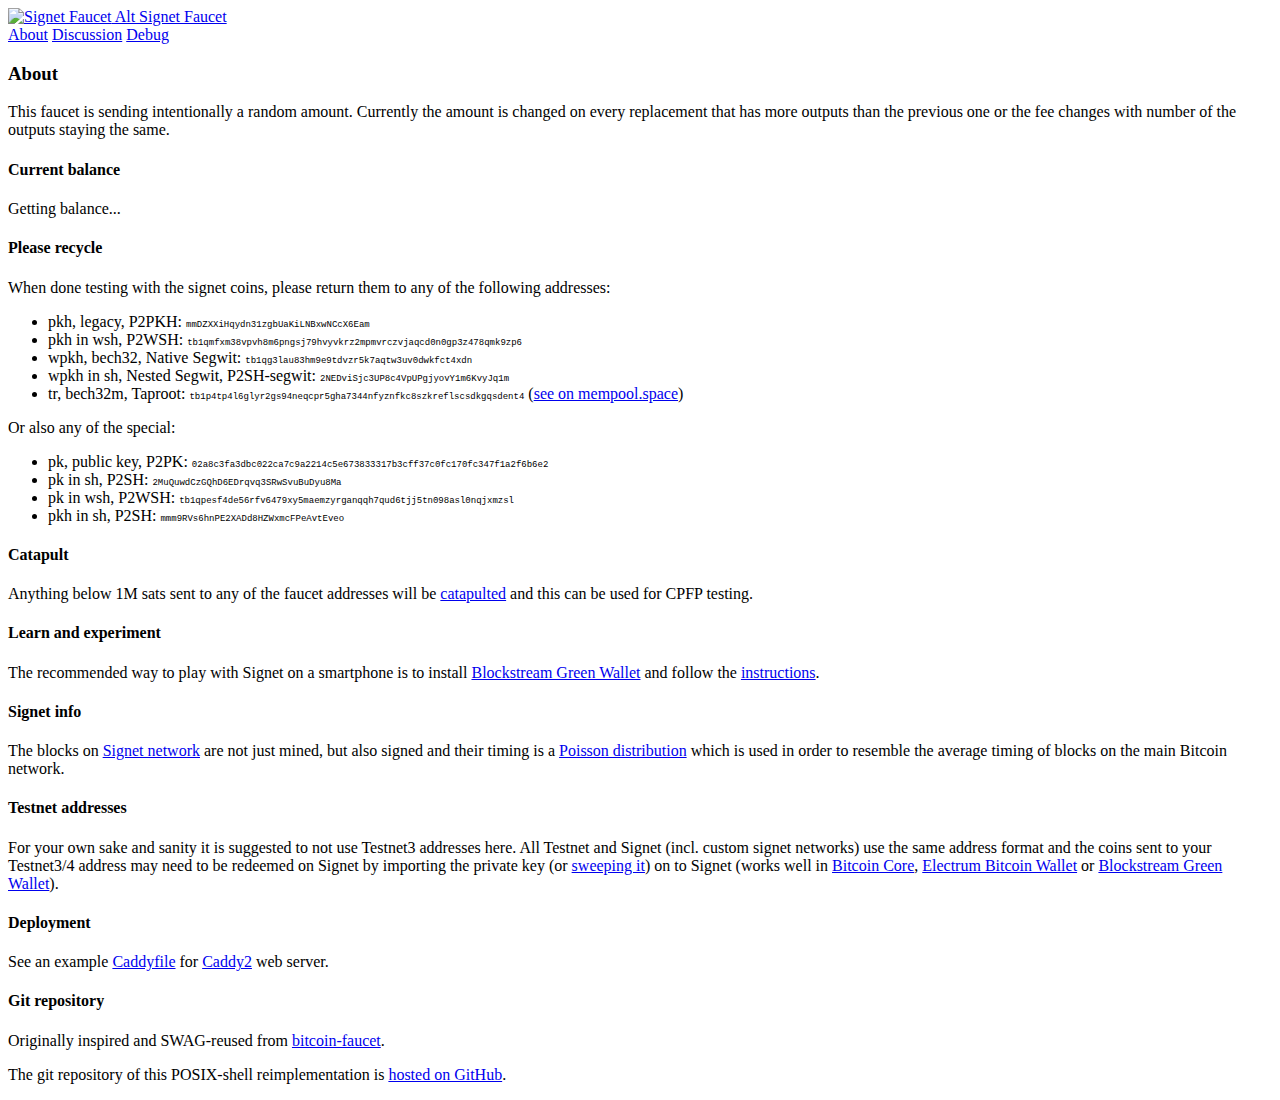
==== about.html @ 175dd2c2 "about: Add special addresses" ====
<!DOCTYPE html>
<html>
<head>
    <meta charset="utf-8">
    <meta http-equiv="X-UA-Compatible" content="IE=edge">
    <meta name="viewport" content="width=device-width, initial-scale=1">
    <link rel="icon" type="image/png" href="/favicon-16x16.png" sizes="16x16">
    <link rel="icon" type="image/png" href="/favicon-32x32.png" sizes="32x32">
    <link rel="icon" type="image/png" href="/favicon-96x96.png" sizes="96x96">
    <title>About Alt Signet Faucet</title>
    <link rel="stylesheet" href="/css/bulma.min.css">
    <style>
	.word-wrap {
		word-wrap: break-word;
		word-break: break-all;
	}
// from https://github.com/jgthms/bulma/issues/3668
html {
    scroll-padding-top: 75px;
}
section {
    h1, h2, h3, h4, h5, h6 {
        scroll-margin-top: 75px;
    }
}
    </style>
</head>

<body>
    <nav id="myNav" class="navbar is-fixed-top has-background-dark">
        <div class="container">
            <div class="navbar-brand">
                <a class="navbar-item has-text-white" href="/">
                    <img src="/images/logo-signet.svg" alt="Signet Faucet" width="57" height="40">
                    Alt Signet Faucet
                </a>
    <a role="button" class="navbar-burger burger" aria-label="menu" aria-expanded="false" data-target="signetNav">
      <span aria-hidden="true"></span>
      <span aria-hidden="true"></span>
      <span aria-hidden="true"></span>
    </a>
            </div>
            <div class="navbar-menu has-background-dark" id="signetNav">
              <div class="navbar-start">
                <a class="navbar-item has-text-white" href="about.html">About</a>
                <a class="navbar-item has-text-white" href="https://github.com/jsarenik/bitcoin-faucet-shell/discussions">Discussion</a>
                <a class="navbar-item has-text-white" href="sffrest.txt">Debug</a>
              </div>
            </div>
        </div>
    </nav>
    
    <div class="content">
        <!-- body-->
        <section class="section">
            <div class="container">
                <div class="columns is-centered">
                    <div class="column is-6-desktop  is-8-tablet">
<div class="box">
<h3>About</h3>
<p>This faucet is sending intentionally a random amount. Currently the amount is changed on every replacement that has more outputs than the previous one or the fee changes with number of the outputs staying the same.</p>
<!-- <p>Since using <a href="https://bitcoinops.org/en/topics/version-3-transaction-relay/">v3 transactions (TRUC)</a> the received coins can not be spent until they are confirmed in a block.</p> -->
<h4>Current balance</h4>
<div id="faucet_err" class="notification is-success">Getting balance...</div>

<h4 id="recycle">Please recycle</h4>
<p>When done testing with the signet coins, please return them to any of the following addresses:</p>

<ul>
<li>pkh, legacy, P2PKH: <span style="font-size: xx-small;" class="word-wrap"><code>mmDZXXiHqydn31zgbUaKiLNBxwNCcX6Eam</code></span></li>
<li>pkh in wsh, P2WSH: <span style="font-size: xx-small;" class="word-wrap"><code>tb1qmfxm38vpvh8m6pngsj79hvyvkrz2mpmvrczvjaqcd0n0gp3z478qmk9zp6</code></span></li>
<li>wpkh, bech32, Native Segwit: <span style="font-size: xx-small;" class="word-wrap"><code>tb1qg3lau83hm9e9tdvzr5k7aqtw3uv0dwkfct4xdn</code></span></li>
<li>wpkh in sh, Nested Segwit, P2SH-segwit: <span style="font-size: xx-small;" class="word-wrap"><code>2NEDviSjc3UP8c4VpUPgjyovY1m6KvyJq1m</code></span></li>
<li>tr, bech32m, Taproot: <span style="font-size: xx-small;" class="word-wrap"><code>tb1p4tp4l6glyr2gs94neqcpr5gha7344nfyznfkc8szkreflscsdkgqsdent4</code></span> (<a href="https://mempool.space/signet/address/tb1p4tp4l6glyr2gs94neqcpr5gha7344nfyznfkc8szkreflscsdkgqsdent4" target="_blank">see&nbsp;on&nbsp;mempool.space</a>)</li>
</ul>

<p>Or also any of the special:</p>

<ul>
<li>pk, public key, P2PK: <span style="font-size: xx-small;" class="word-wrap"><code>02a8c3fa3dbc022ca7c9a2214c5e673833317b3cff37c0fc170fc347f1a2f6b6e2</code></span></li>
<li>pk in sh, P2SH: <span style="font-size: xx-small;" class="word-wrap"><code>2MuQuwdCzGQhD6EDrqvq3SRwSvuBuDyu8Ma</code></span></li>
<li>pk in wsh, P2WSH: <span style="font-size: xx-small;" class="word-wrap"><code>tb1qpesf4de56rfv6479xy5maemzyrganqqh7qud6tjj5tn098asl0nqjxmzsl</code></span></li>
<li>pkh in sh, P2SH: <span style="font-size: xx-small;" class="word-wrap"><code>mmm9RVs6hnPE2XADd8HZWxmcFPeAvtEveo</code></span></li>
</ul>

<h4>Catapult</h4>
<p>Anything below 1M sats sent to any of the faucet addresses will be <a href="https://mempool.space/signet/tx/0a583d63b1d0630991e37894345d5f5ca11f96531c5b0c42ed81e06aa69f5a2f">catapulted</a> and this can be used for CPFP testing.</p>

<h4>Learn and experiment</h4>
<p>The recommended way to play with Signet on a&nbsp;smartphone is to install <a href="https://blockstream.com/green/">Blockstream Green Wallet</a> and follow the <a href="https://github.com/jsarenik/bitcoin-faucet-shell/discussions/10">instructions</a>.</p></p>

<h4>Signet info</h4>
<p>The blocks on <a href="https://en.bitcoin.it/wiki/Signet">Signet network</a>
are not just mined, but also signed and their timing
is a <a href="https://en.wikipedia.org/wiki/Poisson_distribution">Poisson distribution</a> which is used in order to resemble the average timing of blocks
on the main Bitcoin network.</p>

<h4>Testnet addresses</h4>
<p>For your own sake and sanity it is suggested to not use Testnet3 addresses here. All Testnet and Signet (incl. custom signet networks) use the same address format and the coins sent to your Testnet3/4 address may need to be redeemed on Signet by importing the private key (or <a href="https://bitcoinelectrum.com/sweeping-your-private-keys-into-electrum/">sweeping it</a>) on to Signet (works well in <!--, <a href="https://sw.bublina.eu.org">Signet Web Wallet</a>--><a href="https://bitcoincore.org/en/doc/0.21.0/rpc/wallet/importprivkey/">Bitcoin Core</a>, <a href="https://electrum.org">Electrum Bitcoin Wallet</a> or <a href="https://github.com/jsarenik/bitcoin-faucet-shell/discussions/10">Blockstream Green Wallet</a>).</p>
<h4>Deployment</h4>
<p>See an example <a href="Caddyfile.txt">Caddyfile</a> for
<a href="https://caddyserver.com/">Caddy2</a> web server.
<!--serving
also an efficient <a href="torrc.txt">Tor hidden service</a>.--></p>
<h4>Git repository</h4>
<p>Originally inspired and SWAG-reused from <a href="https://github.com/kallewoof/bitcoin-faucet">bitcoin-faucet</a>.</p>
<p>The git repository of this POSIX-shell reimplementation is <a href="https://github.com/jsarenik/bitcoin-faucet-shell">hosted on GitHub</a>.</p>
</div>
                    </div>
                </div>
            </div>
        </section>
    </div>
    <script src="/lib/jquery.min.js" async></script>
    <script async>
function readyFn( jQuery ) {
  if ( window.jQuery ){
    my();
    fillburger();
  } else {
    window.setTimeout("readyFn();",20);
  }
}
readyFn();
function faucet_err(msg, mclass="notification is-danger") {
    const div = document.getElementById('faucet_err');
    div.className = mclass;
    div.innerHTML = msg;
}
function my() {
    faucet_err("Getting balance...", "notification is-success");
    const url = `/balance.txt?${new Date().getTime()}`;
    $.ajax({
        url,
        type: 'GET',
        success: function(data) {
            faucet_err(data, "notification is-success");
        },
        error: function(err) {
            var msg = "";
            if (err.status) {
                msg += err.status + ": ";
            }
            if (err.responseJSON && err.responseJSON.message) {
                msg += err.responseJSON.message;
                return faucet_err("Error: " + msg);
            }
            if (err.responseText) {
                msg += err.responseText;
                return faucet_err("Error: " + msg);
            }
            faucet_err(msg + JSON.stringify(err));
        }
    });
}
function fillburger() {
  // Get all "navbar-burger" elements
  const $navbarBurgers = Array.prototype.slice.call(document.querySelectorAll('.navbar-burger'), 0);
  // Check if there are any navbar burgers
  if ($navbarBurgers.length > 0) {
    // Add a click event on each of them
    $navbarBurgers.forEach( el => {
      el.addEventListener('click', () => {
        // Get the target from the "data-target" attribute
        const target = el.dataset.target;
        const $target = document.getElementById(target);
        // Toggle the "is-active" class on both the "navbar-burger" and the "navbar-menu"
        el.classList.toggle('is-active');
        $target.classList.toggle('is-active');
      });
    });
  }
}
    </script>
</body>
</html>
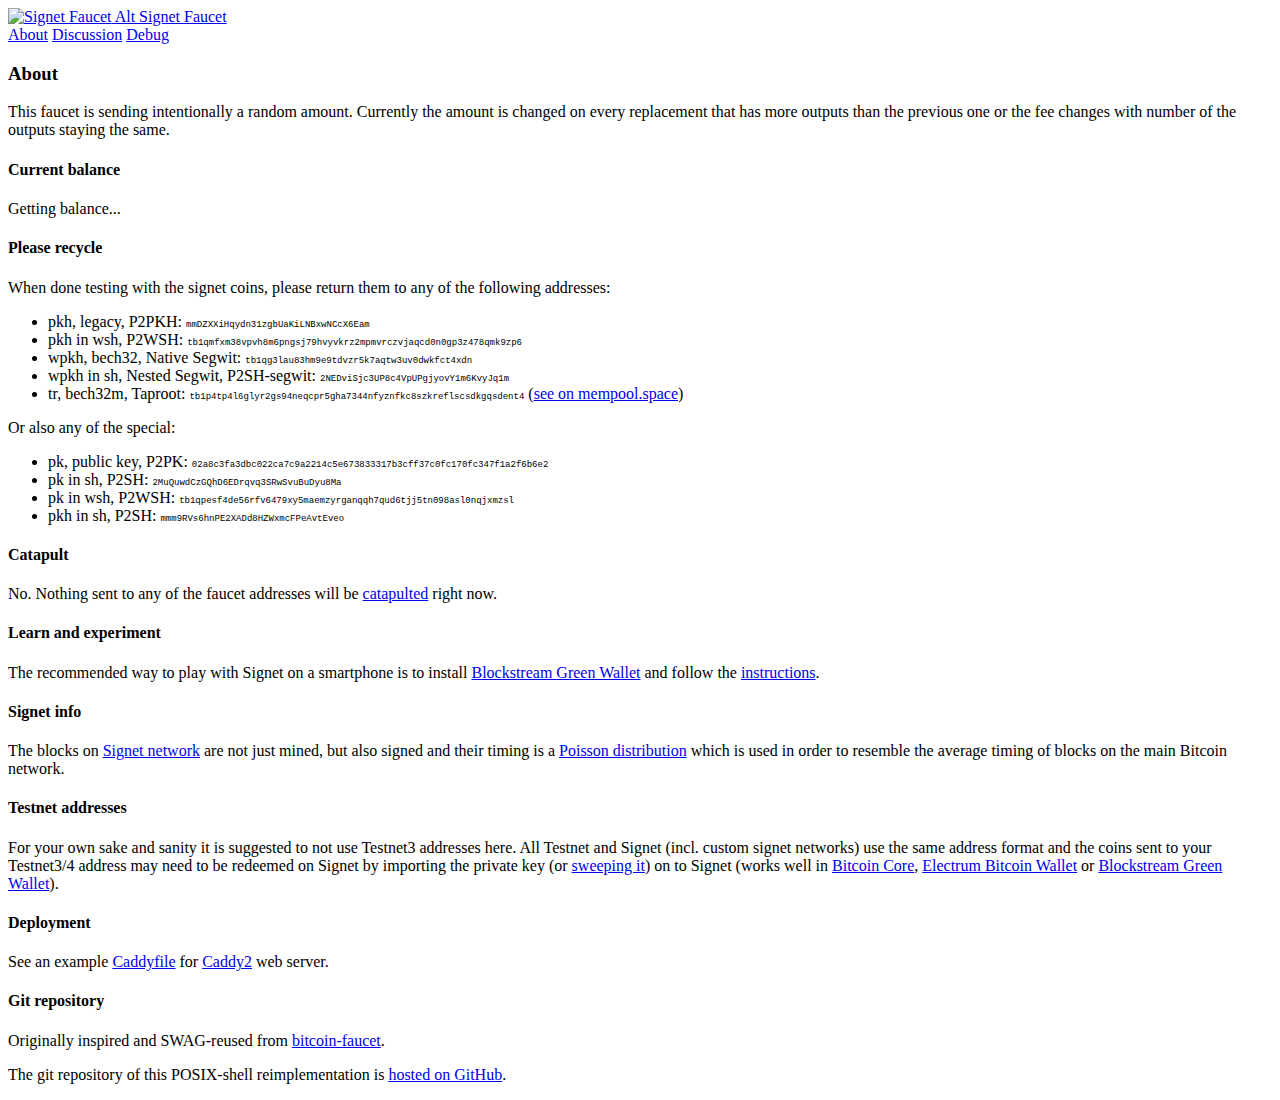
==== commit b1ce5294: "about, sff: Immediate catapult is disabled now" ====
--- a/about.html
+++ b/about.html
@@ -84,7 +84,7 @@
 </ul>
 
 <h4>Catapult</h4>
-<p>Anything below 1M sats sent to any of the faucet addresses will be <a href="https://mempool.space/signet/tx/0a583d63b1d0630991e37894345d5f5ca11f96531c5b0c42ed81e06aa69f5a2f">catapulted</a> and this can be used for CPFP testing.</p>
+<p>No. Nothing sent to any of the faucet addresses will be <a href="https://mempool.space/signet/tx/0a583d63b1d0630991e37894345d5f5ca11f96531c5b0c42ed81e06aa69f5a2f">catapulted</a> right now.</p>
 
 <h4>Learn and experiment</h4>
 <p>The recommended way to play with Signet on a&nbsp;smartphone is to install <a href="https://blockstream.com/green/">Blockstream Green Wallet</a> and follow the <a href="https://github.com/jsarenik/bitcoin-faucet-shell/discussions/10">instructions</a>.</p></p>
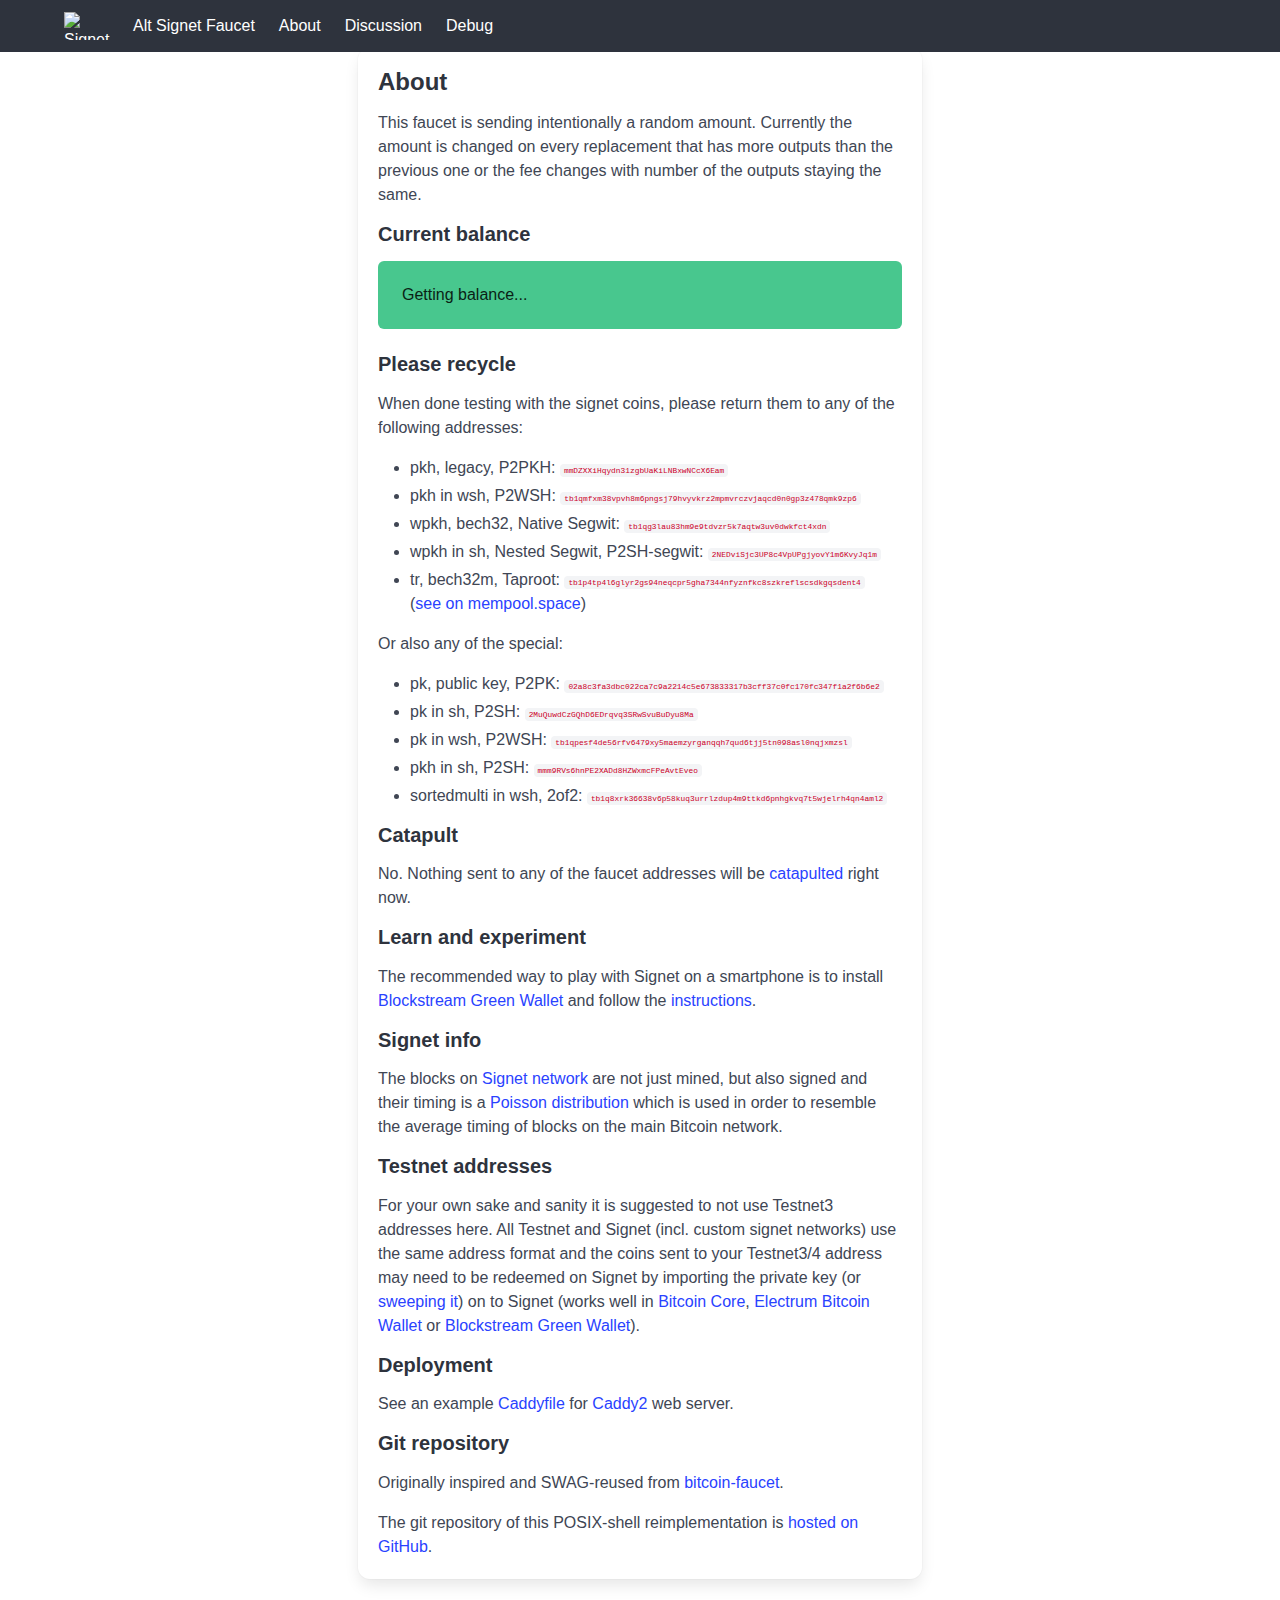
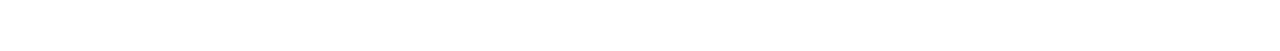
==== commit ceb3800b: "sff: add 2of2 into examples" ====
--- a/about.html
+++ b/about.html
@@ -81,6 +81,7 @@
 <li>pk in sh, P2SH: <span style="font-size: xx-small;" class="word-wrap"><code>2MuQuwdCzGQhD6EDrqvq3SRwSvuBuDyu8Ma</code></span></li>
 <li>pk in wsh, P2WSH: <span style="font-size: xx-small;" class="word-wrap"><code>tb1qpesf4de56rfv6479xy5maemzyrganqqh7qud6tjj5tn098asl0nqjxmzsl</code></span></li>
 <li>pkh in sh, P2SH: <span style="font-size: xx-small;" class="word-wrap"><code>mmm9RVs6hnPE2XADd8HZWxmcFPeAvtEveo</code></span></li>
+<li>sortedmulti in wsh, 2of2: <span style="font-size: xx-small;" class="word-wrap"><code>tb1q8xrk36638v6p58kuq3urrlzdup4m9ttkd6pnhgkvq7t5wjelrh4qn4aml2</code></span></li>
 </ul>
 
 <h4>Catapult</h4>
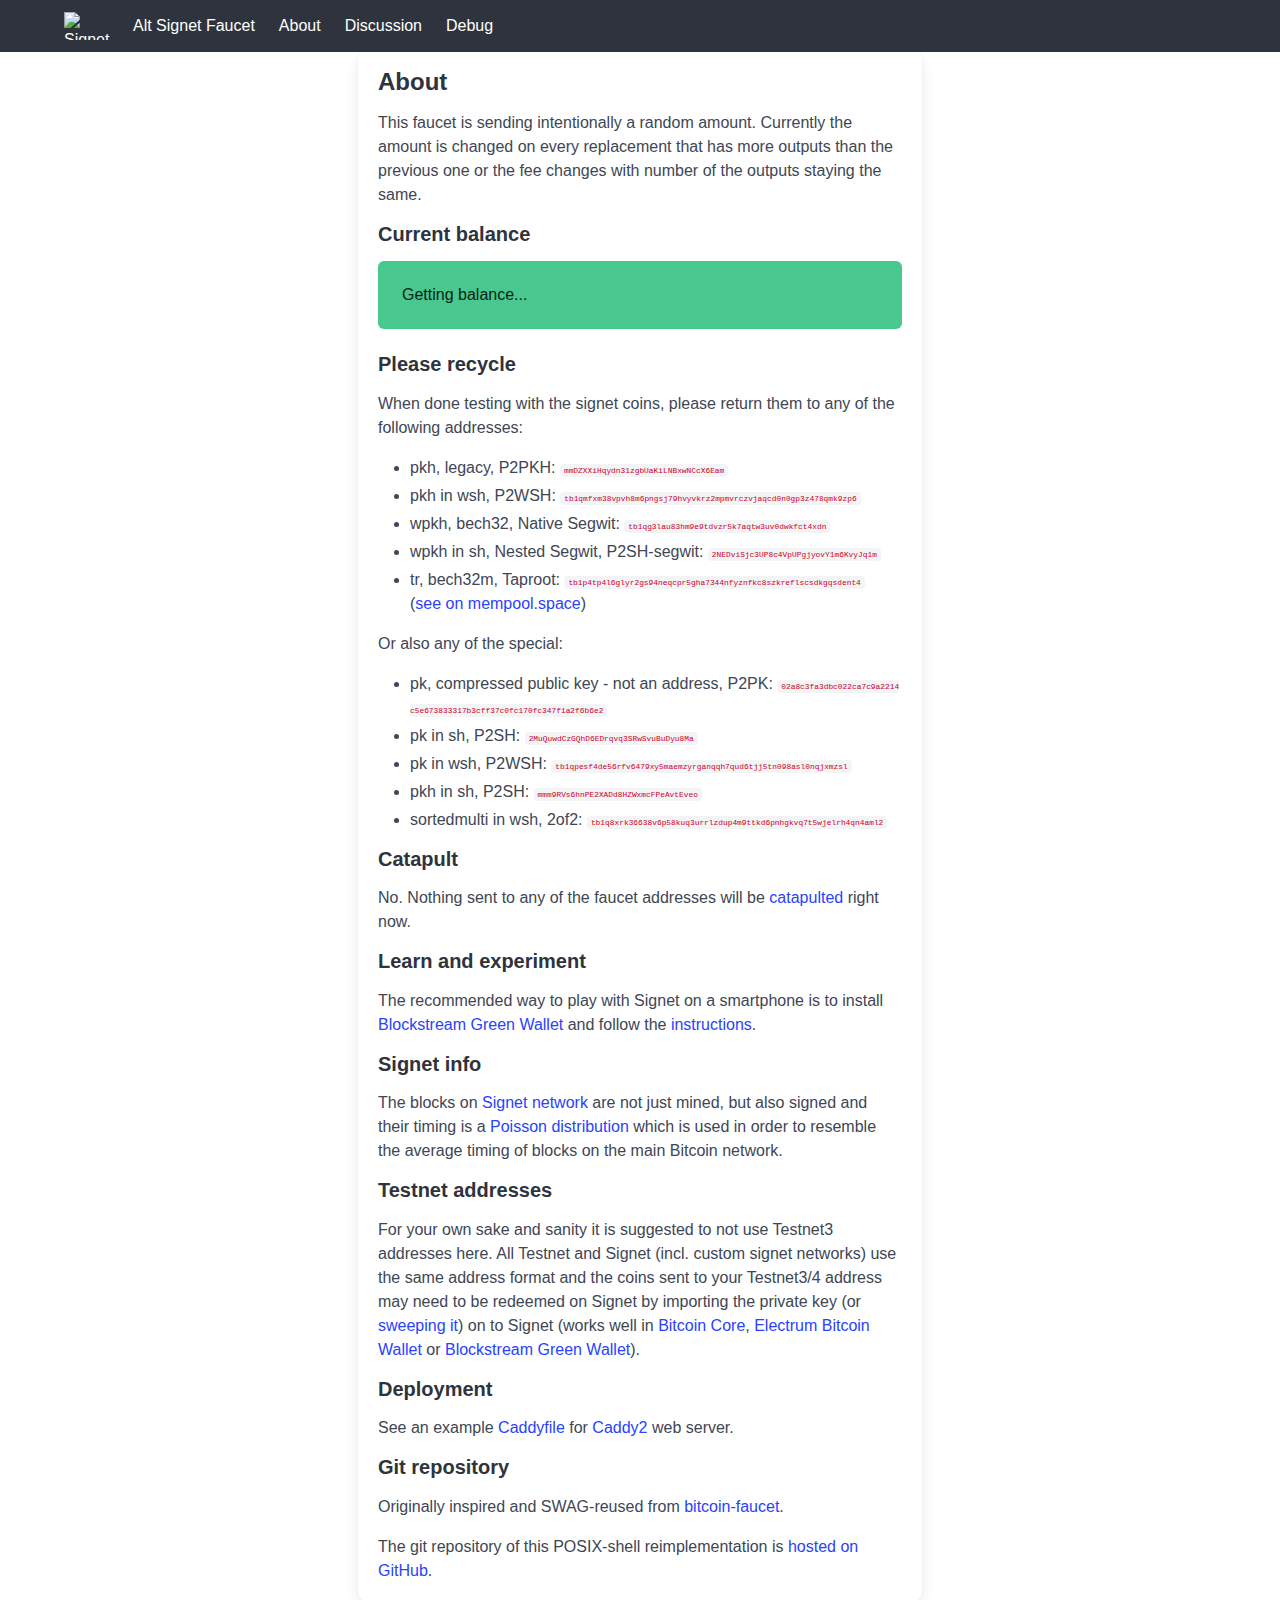
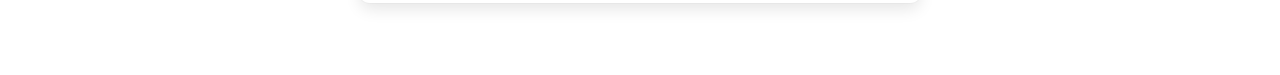
==== commit 94186e3a: "about: add "uncompressed" to pk" ====
--- a/about.html
+++ b/about.html
@@ -77,7 +77,7 @@
 <p>Or also any of the special:</p>
 
 <ul>
-<li>pk, public key, P2PK: <span style="font-size: xx-small;" class="word-wrap"><code>02a8c3fa3dbc022ca7c9a2214c5e673833317b3cff37c0fc170fc347f1a2f6b6e2</code></span></li>
+<li>pk, compressed public key - not an address, P2PK: <span style="font-size: xx-small;" class="word-wrap"><code>02a8c3fa3dbc022ca7c9a2214c5e673833317b3cff37c0fc170fc347f1a2f6b6e2</code></span></li>
 <li>pk in sh, P2SH: <span style="font-size: xx-small;" class="word-wrap"><code>2MuQuwdCzGQhD6EDrqvq3SRwSvuBuDyu8Ma</code></span></li>
 <li>pk in wsh, P2WSH: <span style="font-size: xx-small;" class="word-wrap"><code>tb1qpesf4de56rfv6479xy5maemzyrganqqh7qud6tjj5tn098asl0nqjxmzsl</code></span></li>
 <li>pkh in sh, P2SH: <span style="font-size: xx-small;" class="word-wrap"><code>mmm9RVs6hnPE2XADd8HZWxmcFPeAvtEveo</code></span></li>
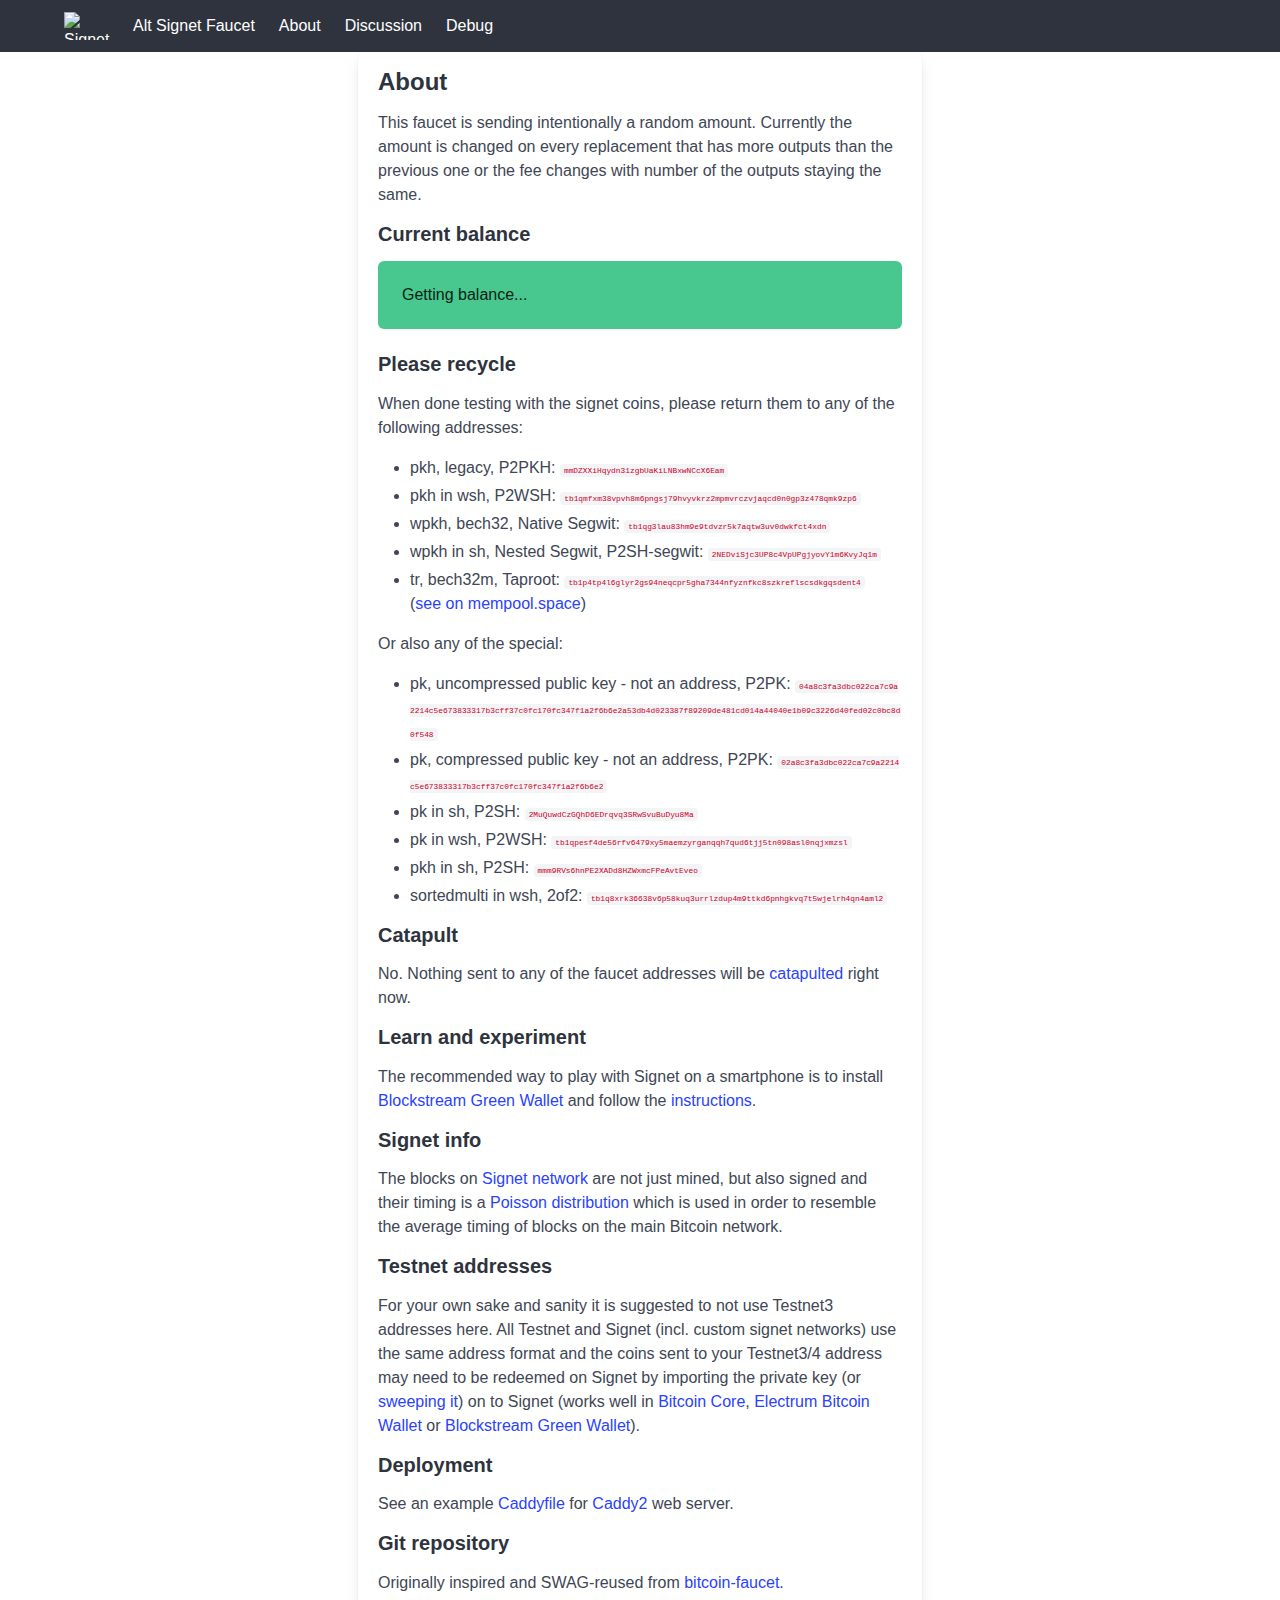
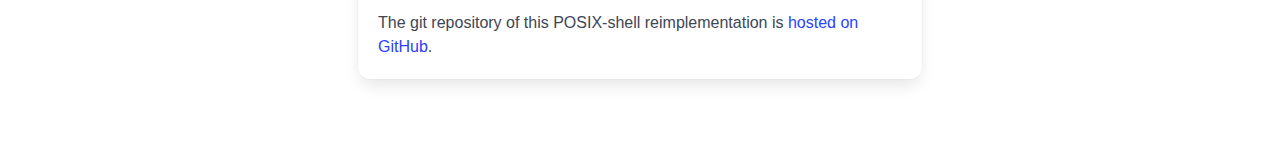
==== commit 3e6e4840: "Uncompressed public keys supported now" ====
--- a/about.html
+++ b/about.html
@@ -77,6 +77,7 @@
 <p>Or also any of the special:</p>
 
 <ul>
+<li>pk, uncompressed public key - not an address, P2PK: <span style="font-size: xx-small;" class="word-wrap"><code>04a8c3fa3dbc022ca7c9a2214c5e673833317b3cff37c0fc170fc347f1a2f6b6e2a53db4d023387f89209de481cd014a44040e1b09c3226d40fed02c0bc8d0f548</code></span></li>
 <li>pk, compressed public key - not an address, P2PK: <span style="font-size: xx-small;" class="word-wrap"><code>02a8c3fa3dbc022ca7c9a2214c5e673833317b3cff37c0fc170fc347f1a2f6b6e2</code></span></li>
 <li>pk in sh, P2SH: <span style="font-size: xx-small;" class="word-wrap"><code>2MuQuwdCzGQhD6EDrqvq3SRwSvuBuDyu8Ma</code></span></li>
 <li>pk in wsh, P2WSH: <span style="font-size: xx-small;" class="word-wrap"><code>tb1qpesf4de56rfv6479xy5maemzyrganqqh7qud6tjj5tn098asl0nqjxmzsl</code></span></li>
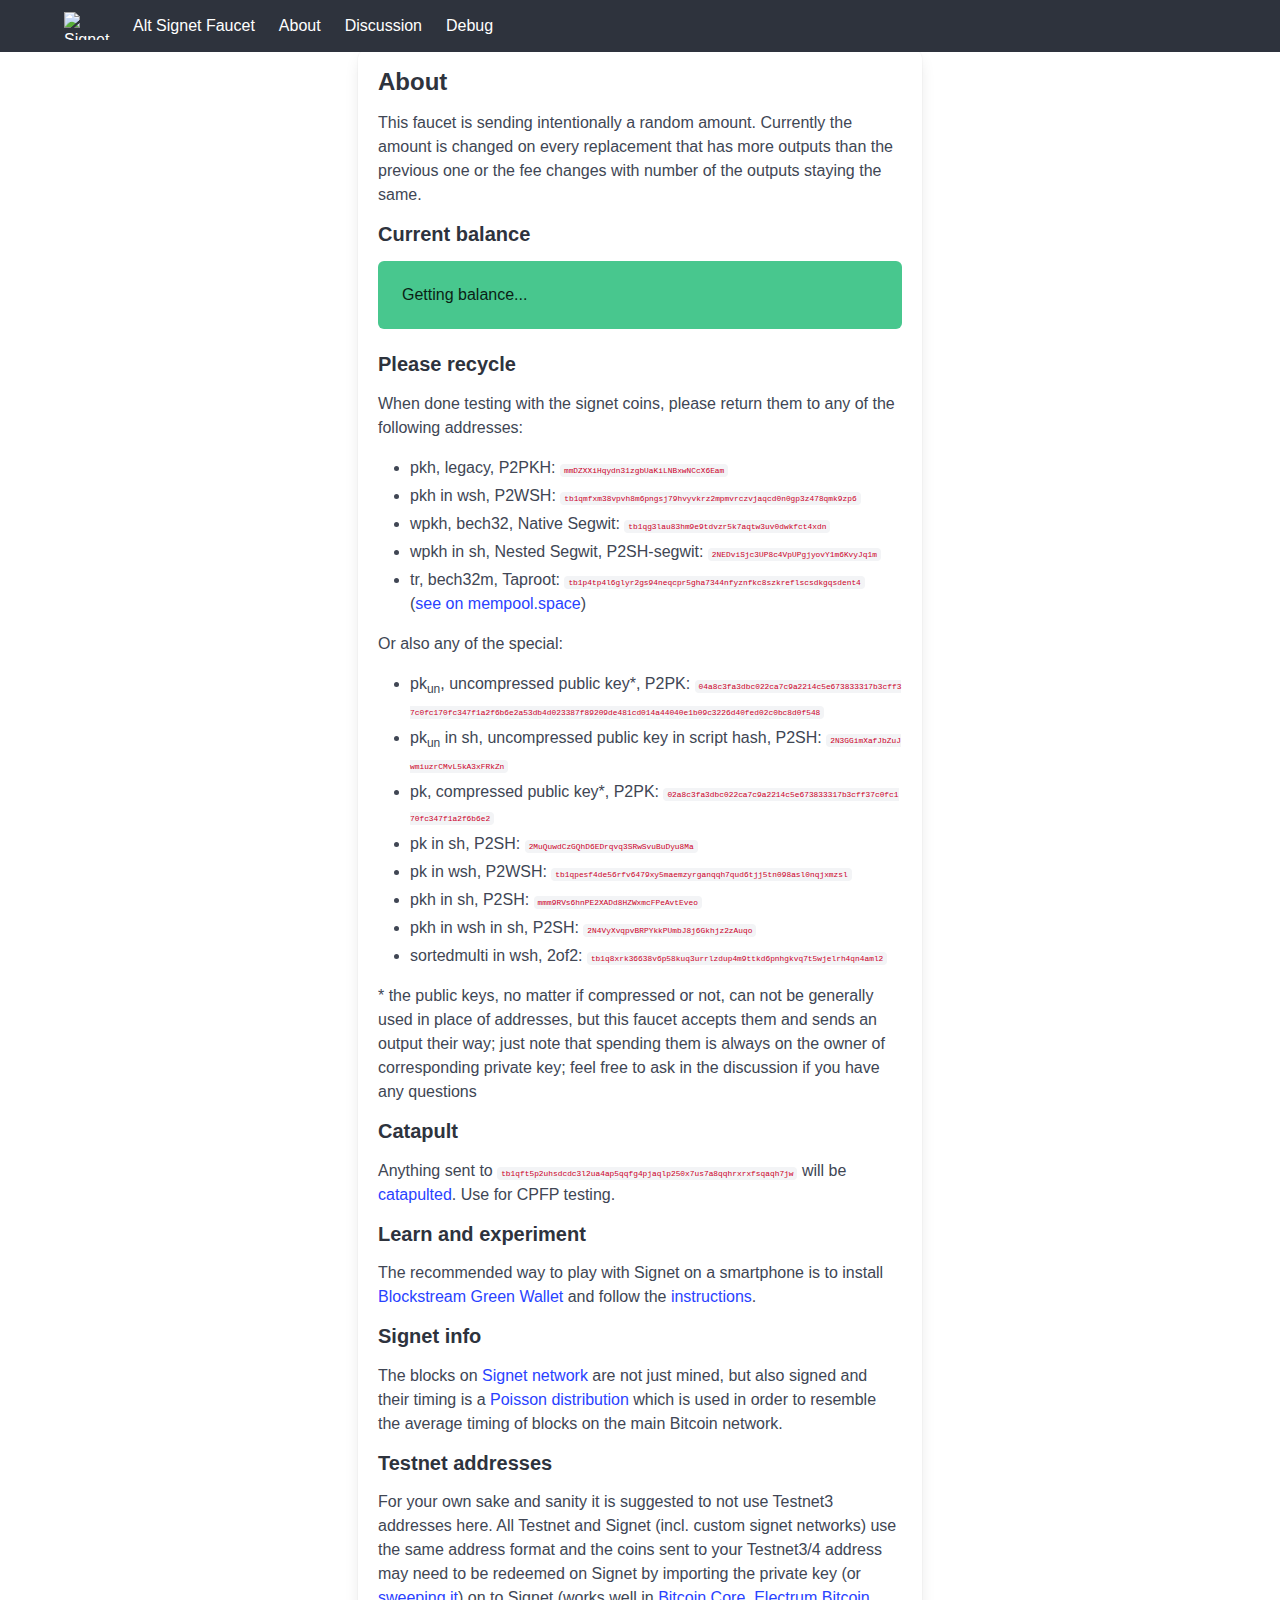
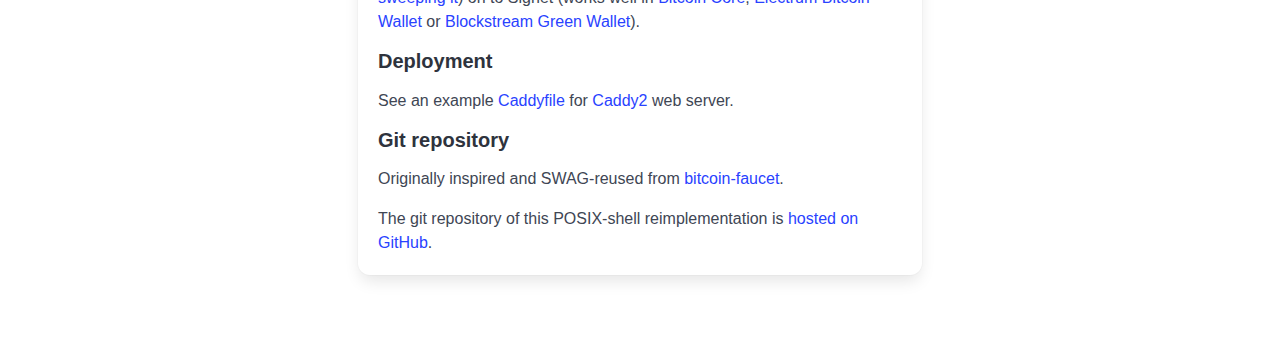
==== commit 3c9b7a74: "about: Add comment about pk and activate catapult using 0x51" ====
--- a/about.html
+++ b/about.html
@@ -77,16 +77,26 @@
 <p>Or also any of the special:</p>
 
 <ul>
-<li>pk, uncompressed public key - not an address, P2PK: <span style="font-size: xx-small;" class="word-wrap"><code>04a8c3fa3dbc022ca7c9a2214c5e673833317b3cff37c0fc170fc347f1a2f6b6e2a53db4d023387f89209de481cd014a44040e1b09c3226d40fed02c0bc8d0f548</code></span></li>
-<li>pk, compressed public key - not an address, P2PK: <span style="font-size: xx-small;" class="word-wrap"><code>02a8c3fa3dbc022ca7c9a2214c5e673833317b3cff37c0fc170fc347f1a2f6b6e2</code></span></li>
+<li>pk<sub>un</sub>, uncompressed public key*, P2PK: <span style="font-size: xx-small;" class="word-wrap"><code>04a8c3fa3dbc022ca7c9a2214c5e673833317b3cff37c0fc170fc347f1a2f6b6e2a53db4d023387f89209de481cd014a44040e1b09c3226d40fed02c0bc8d0f548</code></span></li>
+<li>pk<sub>un</sub> in sh, uncompressed public key in script hash, P2SH: <span style="font-size: xx-small;" class="word-wrap"><code>2N3GGimXafJbZuJwmiuzrCMvL5kA3xFRkZn</code></span></li>
+<li>pk, compressed public key*, P2PK: <span style="font-size: xx-small;" class="word-wrap"><code>02a8c3fa3dbc022ca7c9a2214c5e673833317b3cff37c0fc170fc347f1a2f6b6e2</code></span></li>
 <li>pk in sh, P2SH: <span style="font-size: xx-small;" class="word-wrap"><code>2MuQuwdCzGQhD6EDrqvq3SRwSvuBuDyu8Ma</code></span></li>
 <li>pk in wsh, P2WSH: <span style="font-size: xx-small;" class="word-wrap"><code>tb1qpesf4de56rfv6479xy5maemzyrganqqh7qud6tjj5tn098asl0nqjxmzsl</code></span></li>
 <li>pkh in sh, P2SH: <span style="font-size: xx-small;" class="word-wrap"><code>mmm9RVs6hnPE2XADd8HZWxmcFPeAvtEveo</code></span></li>
+<li>pkh in wsh in sh, P2SH: <span style="font-size: xx-small;" class="word-wrap"><code>2N4VyXvqpvBRPYkkPUmbJ8j6Gkhjz2zAuqo</code></span></li>
 <li>sortedmulti in wsh, 2of2: <span style="font-size: xx-small;" class="word-wrap"><code>tb1q8xrk36638v6p58kuq3urrlzdup4m9ttkd6pnhgkvq7t5wjelrh4qn4aml2</code></span></li>
 </ul>
 
+<p>
+* the public keys, no matter if compressed or not, can not be generally used
+in place
+of addresses, but this faucet accepts them and sends an output their way;
+just note that spending them is always on the owner of corresponding private
+key; feel free to ask in the discussion if you have any questions
+</p>
+
 <h4>Catapult</h4>
-<p>No. Nothing sent to any of the faucet addresses will be <a href="https://mempool.space/signet/tx/0a583d63b1d0630991e37894345d5f5ca11f96531c5b0c42ed81e06aa69f5a2f">catapulted</a> right now.</p>
+<p>Anything sent to <span style="font-size: xx-small;" class="word-wrap"><code>tb1qft5p2uhsdcdc3l2ua4ap5qqfg4pjaqlp250x7us7a8qqhrxrxfsqaqh7jw</code></span> will be <a href="https://mempool.space/signet/tx/ecd253a1f20f586c23fcff32d98f0afaefd7f3728b82d1a207286d244678c7f6" target="_blank">catapulted</a>. Use for CPFP testing.</p>
 
 <h4>Learn and experiment</h4>
 <p>The recommended way to play with Signet on a&nbsp;smartphone is to install <a href="https://blockstream.com/green/">Blockstream Green Wallet</a> and follow the <a href="https://github.com/jsarenik/bitcoin-faucet-shell/discussions/10">instructions</a>.</p></p>
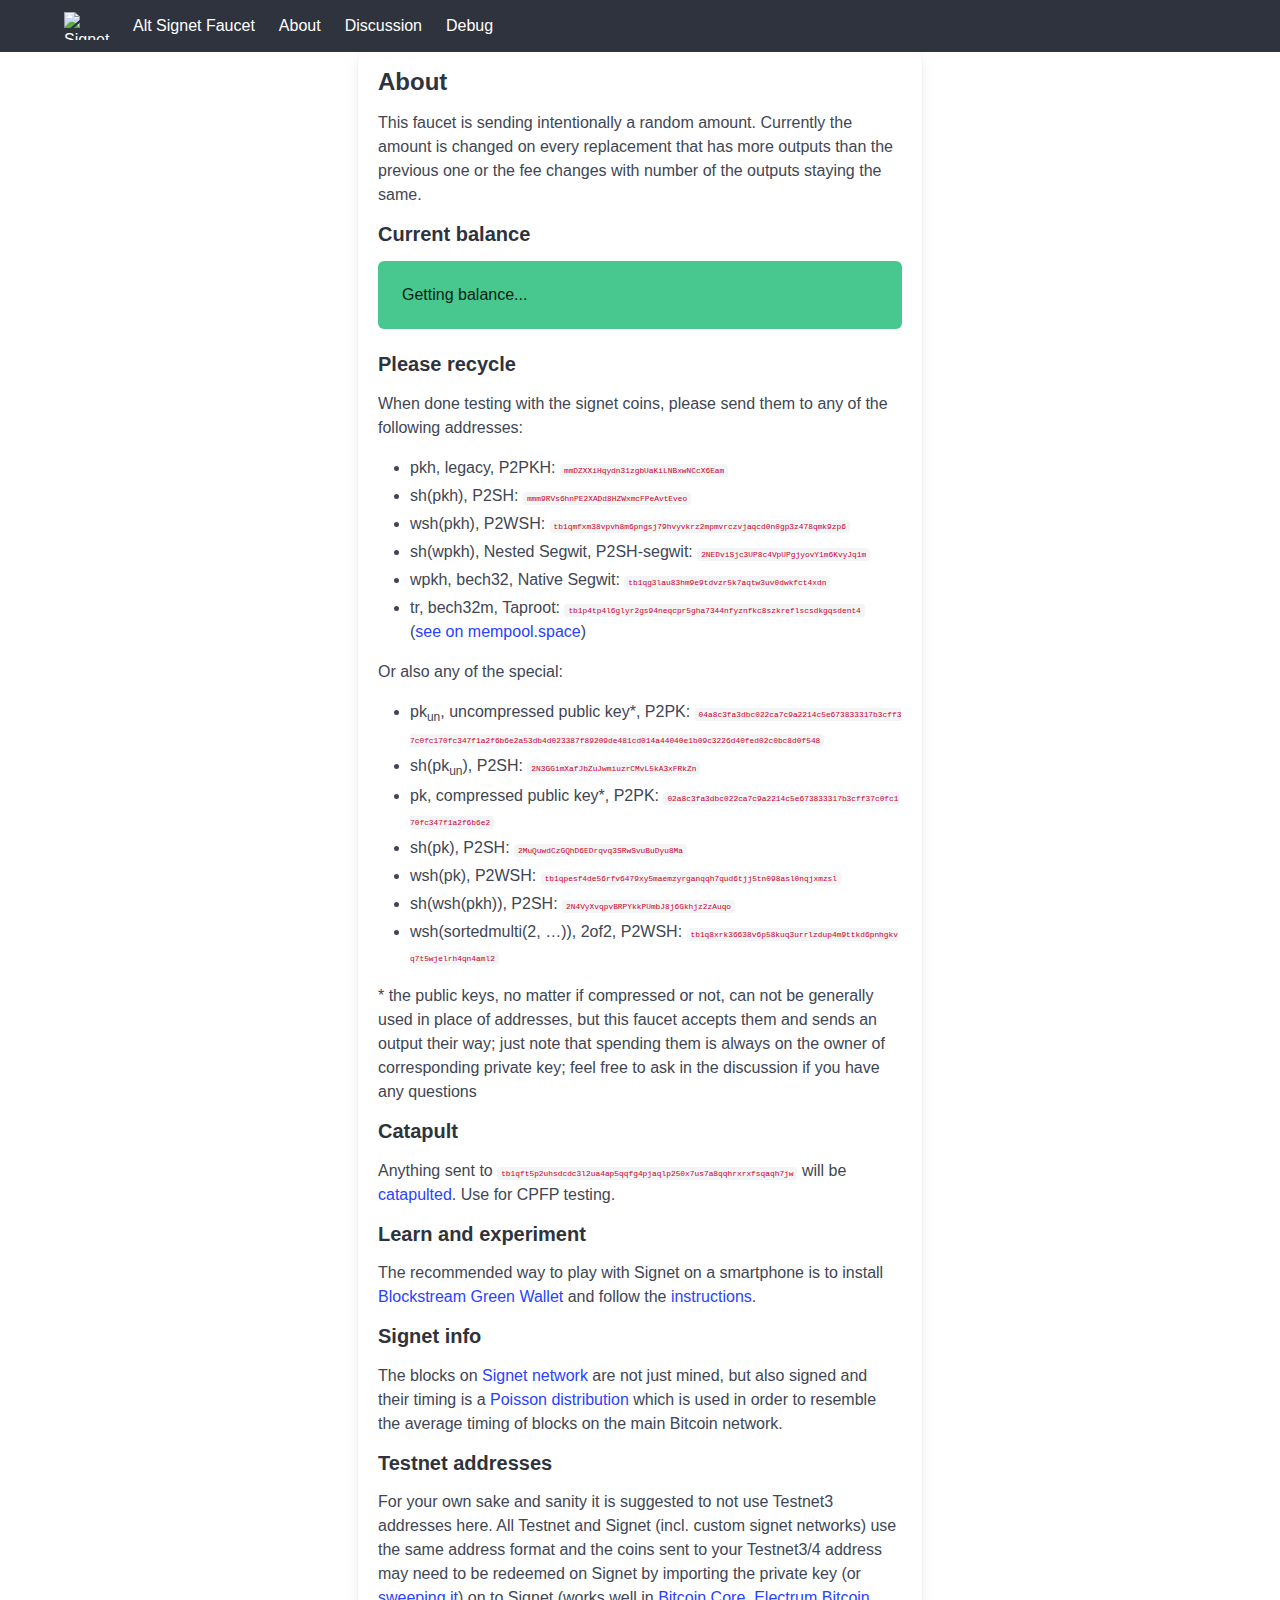
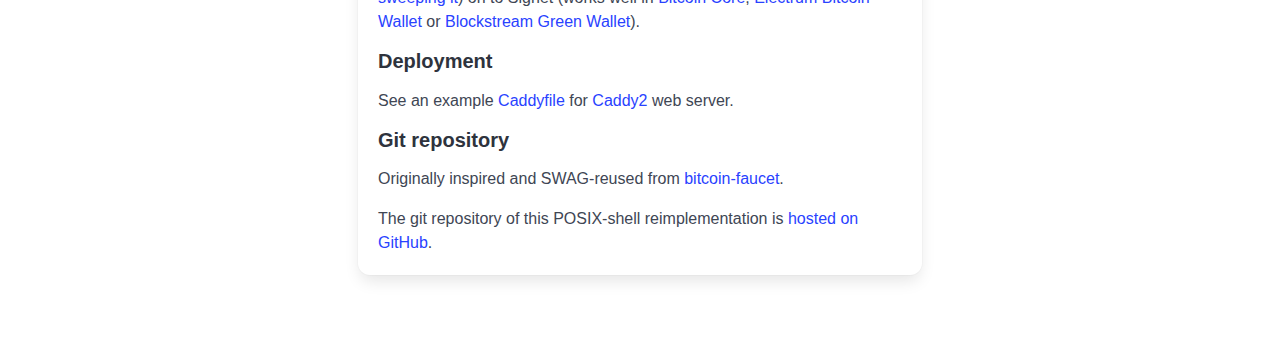
==== commit a14df4de: "about: Update order (P2SH before bech32) and descriptors" ====
--- a/about.html
+++ b/about.html
@@ -64,13 +64,14 @@
 <div id="faucet_err" class="notification is-success">Getting balance...</div>
 
 <h4 id="recycle">Please recycle</h4>
-<p>When done testing with the signet coins, please return them to any of the following addresses:</p>
+<p>When done testing with the signet coins, please send them to any of the following addresses:</p>
 
 <ul>
 <li>pkh, legacy, P2PKH: <span style="font-size: xx-small;" class="word-wrap"><code>mmDZXXiHqydn31zgbUaKiLNBxwNCcX6Eam</code></span></li>
-<li>pkh in wsh, P2WSH: <span style="font-size: xx-small;" class="word-wrap"><code>tb1qmfxm38vpvh8m6pngsj79hvyvkrz2mpmvrczvjaqcd0n0gp3z478qmk9zp6</code></span></li>
+<li>sh(pkh), P2SH: <span style="font-size: xx-small;" class="word-wrap"><code>mmm9RVs6hnPE2XADd8HZWxmcFPeAvtEveo</code></span></li>
+<li>wsh(pkh), P2WSH: <span style="font-size: xx-small;" class="word-wrap"><code>tb1qmfxm38vpvh8m6pngsj79hvyvkrz2mpmvrczvjaqcd0n0gp3z478qmk9zp6</code></span></li>
+<li>sh(wpkh), Nested Segwit, P2SH-segwit: <span style="font-size: xx-small;" class="word-wrap"><code>2NEDviSjc3UP8c4VpUPgjyovY1m6KvyJq1m</code></span></li>
 <li>wpkh, bech32, Native Segwit: <span style="font-size: xx-small;" class="word-wrap"><code>tb1qg3lau83hm9e9tdvzr5k7aqtw3uv0dwkfct4xdn</code></span></li>
-<li>wpkh in sh, Nested Segwit, P2SH-segwit: <span style="font-size: xx-small;" class="word-wrap"><code>2NEDviSjc3UP8c4VpUPgjyovY1m6KvyJq1m</code></span></li>
 <li>tr, bech32m, Taproot: <span style="font-size: xx-small;" class="word-wrap"><code>tb1p4tp4l6glyr2gs94neqcpr5gha7344nfyznfkc8szkreflscsdkgqsdent4</code></span> (<a href="https://mempool.space/signet/address/tb1p4tp4l6glyr2gs94neqcpr5gha7344nfyznfkc8szkreflscsdkgqsdent4" target="_blank">see&nbsp;on&nbsp;mempool.space</a>)</li>
 </ul>
 
@@ -78,13 +79,12 @@
 
 <ul>
 <li>pk<sub>un</sub>, uncompressed public key*, P2PK: <span style="font-size: xx-small;" class="word-wrap"><code>04a8c3fa3dbc022ca7c9a2214c5e673833317b3cff37c0fc170fc347f1a2f6b6e2a53db4d023387f89209de481cd014a44040e1b09c3226d40fed02c0bc8d0f548</code></span></li>
-<li>pk<sub>un</sub> in sh, uncompressed public key in script hash, P2SH: <span style="font-size: xx-small;" class="word-wrap"><code>2N3GGimXafJbZuJwmiuzrCMvL5kA3xFRkZn</code></span></li>
+<li>sh(pk<sub>un</sub>), P2SH: <span style="font-size: xx-small;" class="word-wrap"><code>2N3GGimXafJbZuJwmiuzrCMvL5kA3xFRkZn</code></span></li>
 <li>pk, compressed public key*, P2PK: <span style="font-size: xx-small;" class="word-wrap"><code>02a8c3fa3dbc022ca7c9a2214c5e673833317b3cff37c0fc170fc347f1a2f6b6e2</code></span></li>
-<li>pk in sh, P2SH: <span style="font-size: xx-small;" class="word-wrap"><code>2MuQuwdCzGQhD6EDrqvq3SRwSvuBuDyu8Ma</code></span></li>
-<li>pk in wsh, P2WSH: <span style="font-size: xx-small;" class="word-wrap"><code>tb1qpesf4de56rfv6479xy5maemzyrganqqh7qud6tjj5tn098asl0nqjxmzsl</code></span></li>
-<li>pkh in sh, P2SH: <span style="font-size: xx-small;" class="word-wrap"><code>mmm9RVs6hnPE2XADd8HZWxmcFPeAvtEveo</code></span></li>
-<li>pkh in wsh in sh, P2SH: <span style="font-size: xx-small;" class="word-wrap"><code>2N4VyXvqpvBRPYkkPUmbJ8j6Gkhjz2zAuqo</code></span></li>
-<li>sortedmulti in wsh, 2of2: <span style="font-size: xx-small;" class="word-wrap"><code>tb1q8xrk36638v6p58kuq3urrlzdup4m9ttkd6pnhgkvq7t5wjelrh4qn4aml2</code></span></li>
+<li>sh(pk), P2SH: <span style="font-size: xx-small;" class="word-wrap"><code>2MuQuwdCzGQhD6EDrqvq3SRwSvuBuDyu8Ma</code></span></li>
+<li>wsh(pk), P2WSH: <span style="font-size: xx-small;" class="word-wrap"><code>tb1qpesf4de56rfv6479xy5maemzyrganqqh7qud6tjj5tn098asl0nqjxmzsl</code></span></li>
+<li>sh(wsh(pkh)), P2SH: <span style="font-size: xx-small;" class="word-wrap"><code>2N4VyXvqpvBRPYkkPUmbJ8j6Gkhjz2zAuqo</code></span></li>
+<li>wsh(sortedmulti(2, &hellip;)), 2of2, P2WSH: <span style="font-size: xx-small;" class="word-wrap"><code>tb1q8xrk36638v6p58kuq3urrlzdup4m9ttkd6pnhgkvq7t5wjelrh4qn4aml2</code></span></li>
 </ul>
 
 <p>
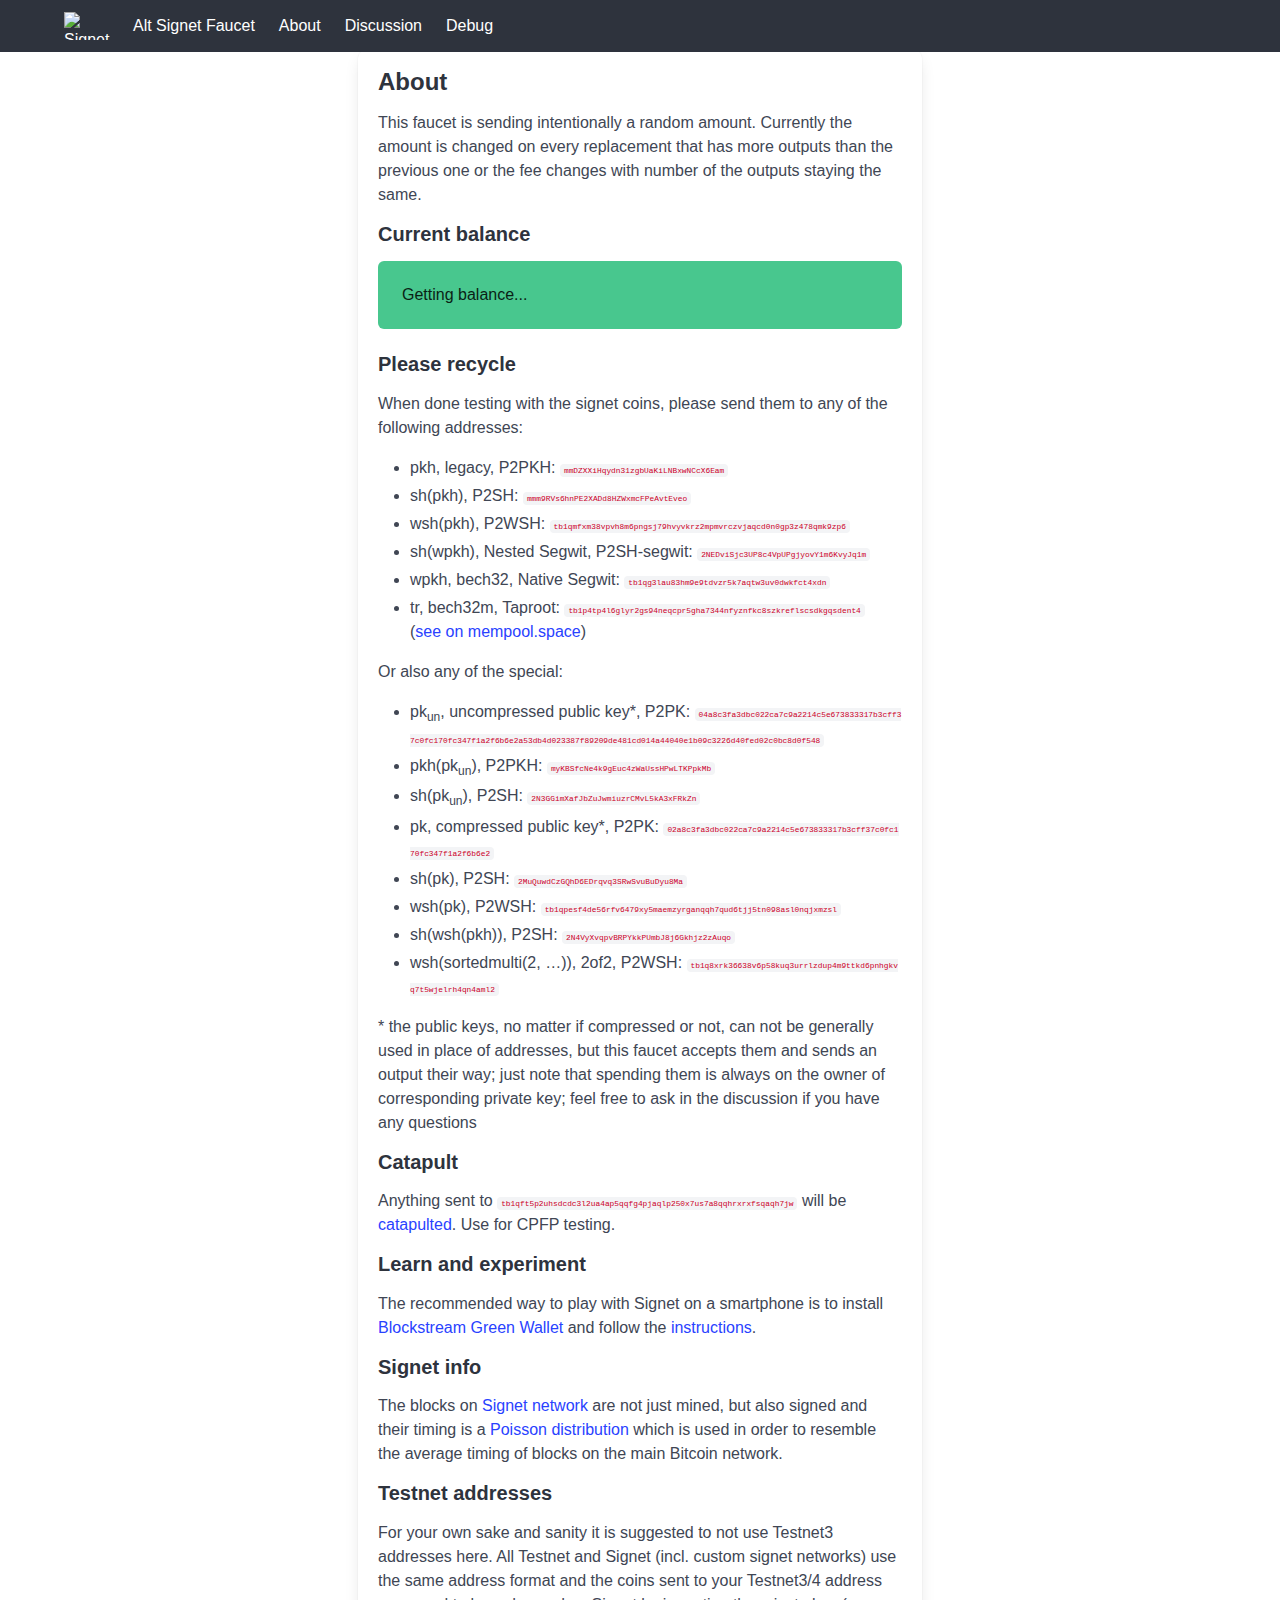
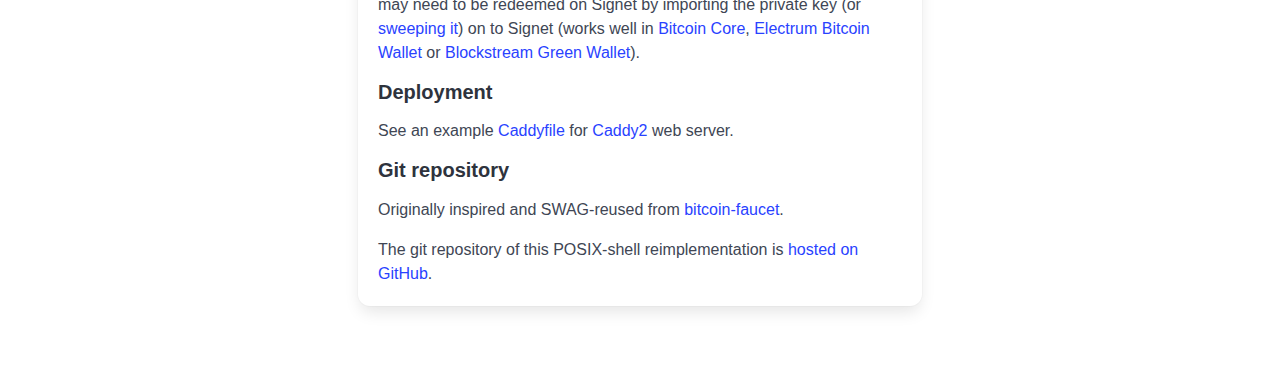
==== commit a5ea6f3e: "about: Add PKH made of uncompressed key" ====
--- a/about.html
+++ b/about.html
@@ -79,6 +79,7 @@
 
 <ul>
 <li>pk<sub>un</sub>, uncompressed public key*, P2PK: <span style="font-size: xx-small;" class="word-wrap"><code>04a8c3fa3dbc022ca7c9a2214c5e673833317b3cff37c0fc170fc347f1a2f6b6e2a53db4d023387f89209de481cd014a44040e1b09c3226d40fed02c0bc8d0f548</code></span></li>
+<li>pkh(pk<sub>un</sub>), P2PKH: <span style="font-size: xx-small;" class="word-wrap"><code>myKBSfcNe4k9gEuc4zWaUssHPwLTKPpkMb</code></span></li>
 <li>sh(pk<sub>un</sub>), P2SH: <span style="font-size: xx-small;" class="word-wrap"><code>2N3GGimXafJbZuJwmiuzrCMvL5kA3xFRkZn</code></span></li>
 <li>pk, compressed public key*, P2PK: <span style="font-size: xx-small;" class="word-wrap"><code>02a8c3fa3dbc022ca7c9a2214c5e673833317b3cff37c0fc170fc347f1a2f6b6e2</code></span></li>
 <li>sh(pk), P2SH: <span style="font-size: xx-small;" class="word-wrap"><code>2MuQuwdCzGQhD6EDrqvq3SRwSvuBuDyu8Ma</code></span></li>
